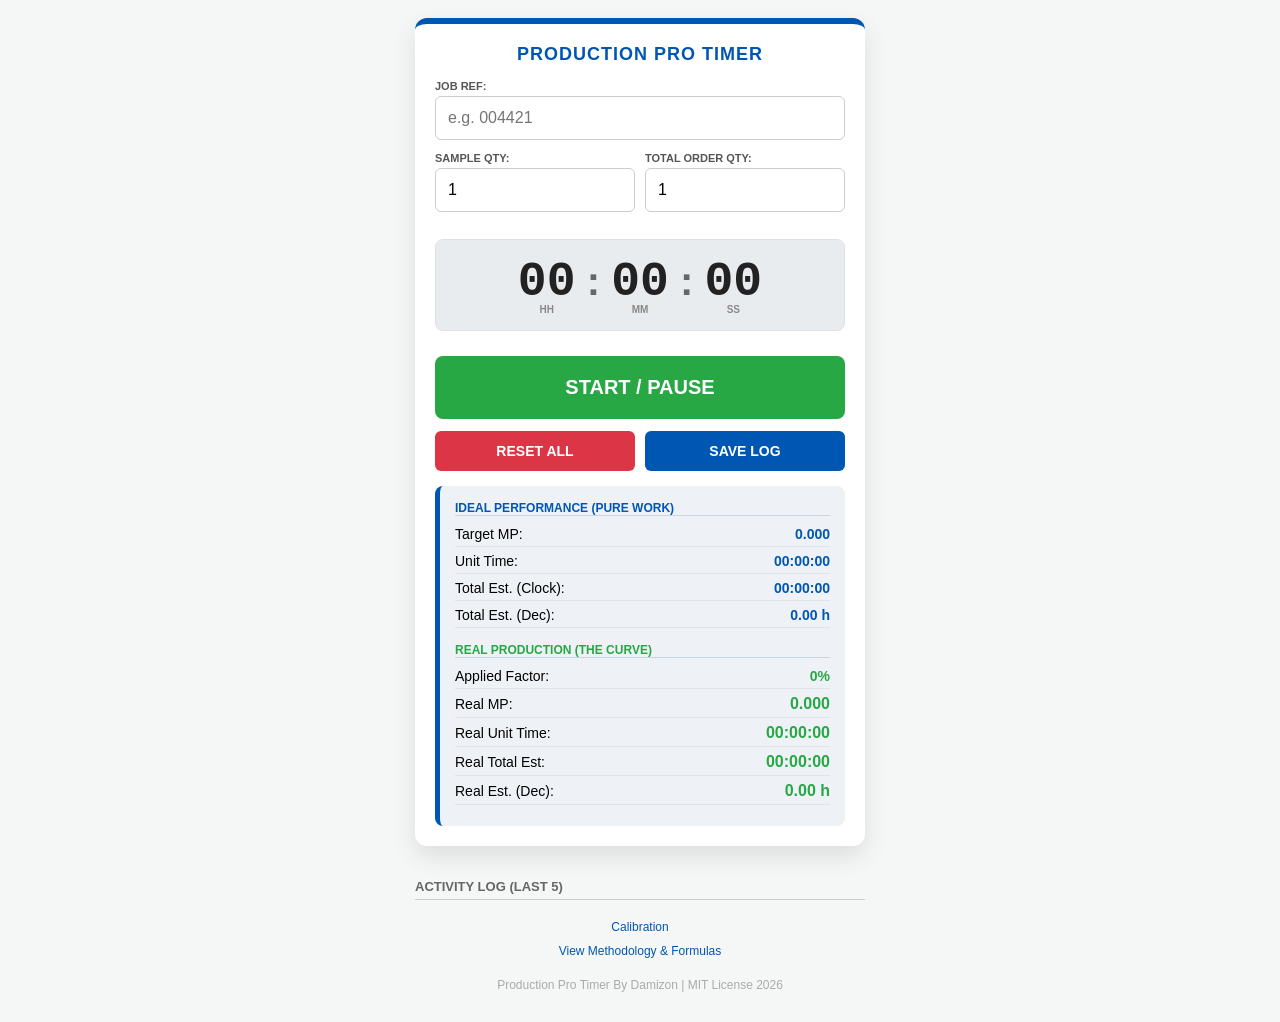
==== index.html @ 0f02b1e6 "Add calibration page and configurable factors" ====
<!DOCTYPE html>
<html lang="en">
<!--
======================================================
Application:  Production Professional Timer
By Damian Michalowski @Damizon
License: MIT 2026
Github: https://github.com/Damizon
======================================================
-->
<head>
    <meta charset="UTF-8">
    <meta name="viewport" content="width=device-width, initial-scale=1.0, maximum-scale=1.0, user-scalable=no">
    <title>Production Pro Timer</title>
    <link rel="apple-touch-icon" href="https://cdn-icons-png.flaticon.com/128/3967/3967518.png">
    <link rel="icon" type="image/png" href="https://cdn-icons-png.flaticon.com/128/3967/3967518.png">
    <link rel="stylesheet" href="css/styles.css">
    <meta name="apple-mobile-web-app-capable" content="yes">
    <meta name="apple-mobile-web-app-status-bar-style" content="black-translucent">
    <meta name="apple-mobile-web-app-title" content="ProdTimer">
    <meta name="mobile-web-app-capable" content="yes">
</head>
<body>

<div class="card">
    <h2>Production Pro Timer</h2>

    <div class="input-group">
        <label for="orderRef">Job Ref:</label>
        <input type="text" id="orderRef" placeholder="e.g. 004421">
    </div>

    <div class="flex-group">
        <div class="input-group">
            <label for="testQty">Sample Qty:</label>
            <input type="number" id="testQty" value="1">
        </div>
        <div class="input-group">
            <label for="totalQty">Total Order Qty:</label>
            <input type="number" id="totalQty" value="1">
        </div>
    </div>

    <div class="timer-panel">
        <div class="timer-unit">
            <input type="number" id="h" class="timer-input" value="00">
            <div class="timer-label">HH</div>
        </div>
        <div class="separator">:</div>
        <div class="timer-unit">
            <input type="number" id="m" class="timer-input" value="00">
            <div class="timer-label">MM</div>
        </div>
        <div class="separator">:</div>
        <div class="timer-unit">
            <input type="number" id="s" class="timer-input" value="00">
            <div class="timer-label">SS</div>
        </div>
    </div>

    <button id="mainBtn" class="main-btn start">START / PAUSE</button>

    <div class="btn-row">
        <button id="resetBtn" class="secondary-btn reset-btn">RESET ALL</button>
        <button id="saveBtn" class="secondary-btn save-btn">SAVE LOG</button>
    </div>

    <div class="results">
        <h4>Ideal Performance (Pure Work)</h4>
        <p>Target MP: <strong id="resMP" class="highlight">0.000</strong></p>
        <p>Unit Time: <strong id="resUnitClockIdeal" class="highlight">00:00:00</strong></p>
        <p>Total Est. (Clock): <strong id="estClockIdeal" class="highlight">00:00:00</strong></p>
        <p>Total Est. (Dec): <strong id="estDec" class="highlight">0.00 h</strong></p>

        <h4 class="real-heading">Real Production (The Curve)</h4>
        <p>Applied Factor: <strong id="factorApplied" class="factor">0%</strong></p>
        <p>Real MP: <strong id="realMP" class="real-prod">0.000</strong></p>
        <p>Real Unit Time: <strong id="realUnitClock" class="real-prod">00:00:00</strong></p>
        <p>Real Total Est: <strong id="realEstClock" class="real-prod">00:00:00</strong></p>
        <p>Real Est. (Dec): <strong id="realEstDec" class="real-prod">0.00 h</strong></p>
    </div>
</div>

<div class="history">
    <h3>Activity Log (Last 5)</h3>
    <div id="logContainer"></div>
</div>

<a href="calibration.html" class="methodology-link">Calibration</a>
<a href="methodology.html" target="_blank" class="methodology-link">View Methodology & Formulas</a>
<p class="footer">Production Pro Timer By Damizon | MIT License 2026</p>

<script src="js/format.js"></script>
<script src="js/calculator.js"></script>
<script src="js/storage-local.js"></script>
<script src="js/timer.js"></script>
<script src="js/app.js"></script>
</body>
</html>
---- css/styles.css ----
body {
    font-family: 'Segoe UI', sans-serif;
    background: #f4f7f6;
    display: flex;
    flex-direction: column;
    align-items: center;
    padding: 10px;
    overscroll-behavior-y: contain;
}

.card {
    background: white;
    padding: 20px;
    border-radius: 12px;
    box-shadow: 0 10px 25px rgba(0, 0, 0, 0.1);
    width: 100%;
    max-width: 450px;
    box-sizing: border-box;
    border-top: 6px solid #0056b3;
}

h2 {
    text-align: center;
    color: #0056b3;
    margin-top: 0;
    font-size: 18px;
    text-transform: uppercase;
    letter-spacing: 1px;
}

.timer-panel {
    background: #e9ecef;
    border-radius: 8px;
    margin: 15px 0;
    padding: 15px 5px;
    border: 1px solid #dee2e6;
    display: flex;
    justify-content: center;
    align-items: baseline;
}

.timer-unit {
    display: flex;
    flex-direction: column;
    align-items: center;
    width: 80px;
}

.timer-input {
    width: 100%;
    background: transparent;
    border: none;
    font-size: 48px;
    font-weight: bold;
    font-family: 'Courier New', monospace;
    color: #222;
    text-align: center;
    outline: none;
    margin: 0;
    padding: 0;
}

.timer-input::-webkit-outer-spin-button,
.timer-input::-webkit-inner-spin-button {
    -webkit-appearance: none;
    margin: 0;
}

.separator {
    font-size: 40px;
    font-weight: bold;
    color: #666;
    line-height: 1;
    margin-top: -10px;
}

.timer-label {
    font-size: 10px;
    color: #888;
    text-transform: uppercase;
    font-weight: bold;
    margin-top: -5px;
}

.input-group {
    margin-bottom: 12px;
}

.flex-group {
    display: flex;
    gap: 10px;
}

.flex-group .input-group {
    flex: 1;
}

label {
    display: block;
    font-size: 11px;
    font-weight: bold;
    color: #555;
    margin-bottom: 4px;
    text-transform: uppercase;
}

input:not(.timer-input) {
    width: 100%;
    padding: 12px;
    border: 1px solid #ccc;
    border-radius: 6px;
    box-sizing: border-box;
    font-size: 16px;
    outline: none;
}

.main-btn {
    width: 100%;
    padding: 20px;
    border: none;
    border-radius: 8px;
    font-size: 20px;
    font-weight: bold;
    cursor: pointer;
    color: white;
    margin-top: 10px;
}

.start {
    background: #28a745;
}

.pause {
    background: #f39c12;
}

.btn-row {
    display: flex;
    gap: 10px;
    margin-top: 12px;
}

.secondary-btn {
    flex: 1;
    padding: 12px;
    border-radius: 6px;
    border: none;
    cursor: pointer;
    font-weight: bold;
    font-size: 14px;
}

.reset-btn {
    background: #dc3545;
    color: white;
}

.save-btn {
    background: #0056b3;
    color: white;
}

.secondary-btn:not(.reset-btn):not(.save-btn) {
    background: #6c757d;
    color: white;
}

.results {
    background: #eef2f7;
    padding: 15px;
    border-radius: 8px;
    margin-top: 15px;
    border-left: 5px solid #0056b3;
}

.results h4 {
    margin: 0 0 10px 0;
    font-size: 12px;
    color: #0056b3;
    text-transform: uppercase;
    border-bottom: 1px solid #cbd5e0;
}

.results .real-heading {
    margin-top: 15px;
    color: #28a745;
}

.results p {
    margin: 6px 0;
    font-size: 14px;
    display: flex;
    justify-content: space-between;
    align-items: center;
    border-bottom: 1px solid #dce4ed;
    padding-bottom: 4px;
}

.results .highlight {
    color: #0056b3;
    font-weight: bold;
}

.results .real-prod,
.results .factor {
    color: #28a745;
    font-weight: bold;
}

.results .real-prod {
    font-size: 16px;
}

.history {
    width: 100%;
    max-width: 450px;
    margin-top: 20px;
}

.history h3 {
    font-size: 13px;
    color: #666;
    text-transform: uppercase;
    border-bottom: 1px solid #ccc;
    padding-bottom: 5px;
    margin-bottom: 10px;
}

.log-entry {
    background: white;
    padding: 12px;
    border-radius: 8px;
    margin-bottom: 8px;
    font-size: 14px;
    box-shadow: 0 2px 4px rgba(0, 0, 0, 0.05);
    display: flex;
    justify-content: space-between;
    border-left: 4px solid #28a745;
}

.log-meta {
    text-align: right;
}

.log-mp {
    color: #28a745;
    font-weight: bold;
}

.log-time {
    color: #999;
    font-size: 10px;
}

.methodology-link {
    display: block;
    text-align: center;
    margin-top: 10px;
    font-size: 12px;
    color: #0056b3;
    text-decoration: none;
}

.footer {
    text-align: center;
    color: #aaa;
    font-size: 12px;
    margin-top: 20px;
}

.calibration-card {
    max-width: 560px;
}

.calibration-section {
    margin-top: 18px;
}

.calibration-section h3 {
    font-size: 13px;
    color: #666;
    text-transform: uppercase;
    border-bottom: 1px solid #ccc;
    padding-bottom: 5px;
    margin-bottom: 12px;
}

.compact-results {
    margin-top: 10px;
}

.slider-group {
    margin-bottom: 16px;
}

.slider-header {
    display: flex;
    justify-content: space-between;
    align-items: center;
    gap: 10px;
    margin-bottom: 6px;
}

.slider-header label {
    margin-bottom: 0;
}

.slider-header strong {
    color: #0056b3;
    font-size: 13px;
}

input[type="range"] {
    width: 100%;
    accent-color: #0056b3;
}

.advanced-settings {
    margin-top: 6px;
}

.advanced-settings summary {
    cursor: pointer;
    color: #0056b3;
    font-size: 12px;
    font-weight: bold;
    text-transform: uppercase;
    margin-bottom: 12px;
}
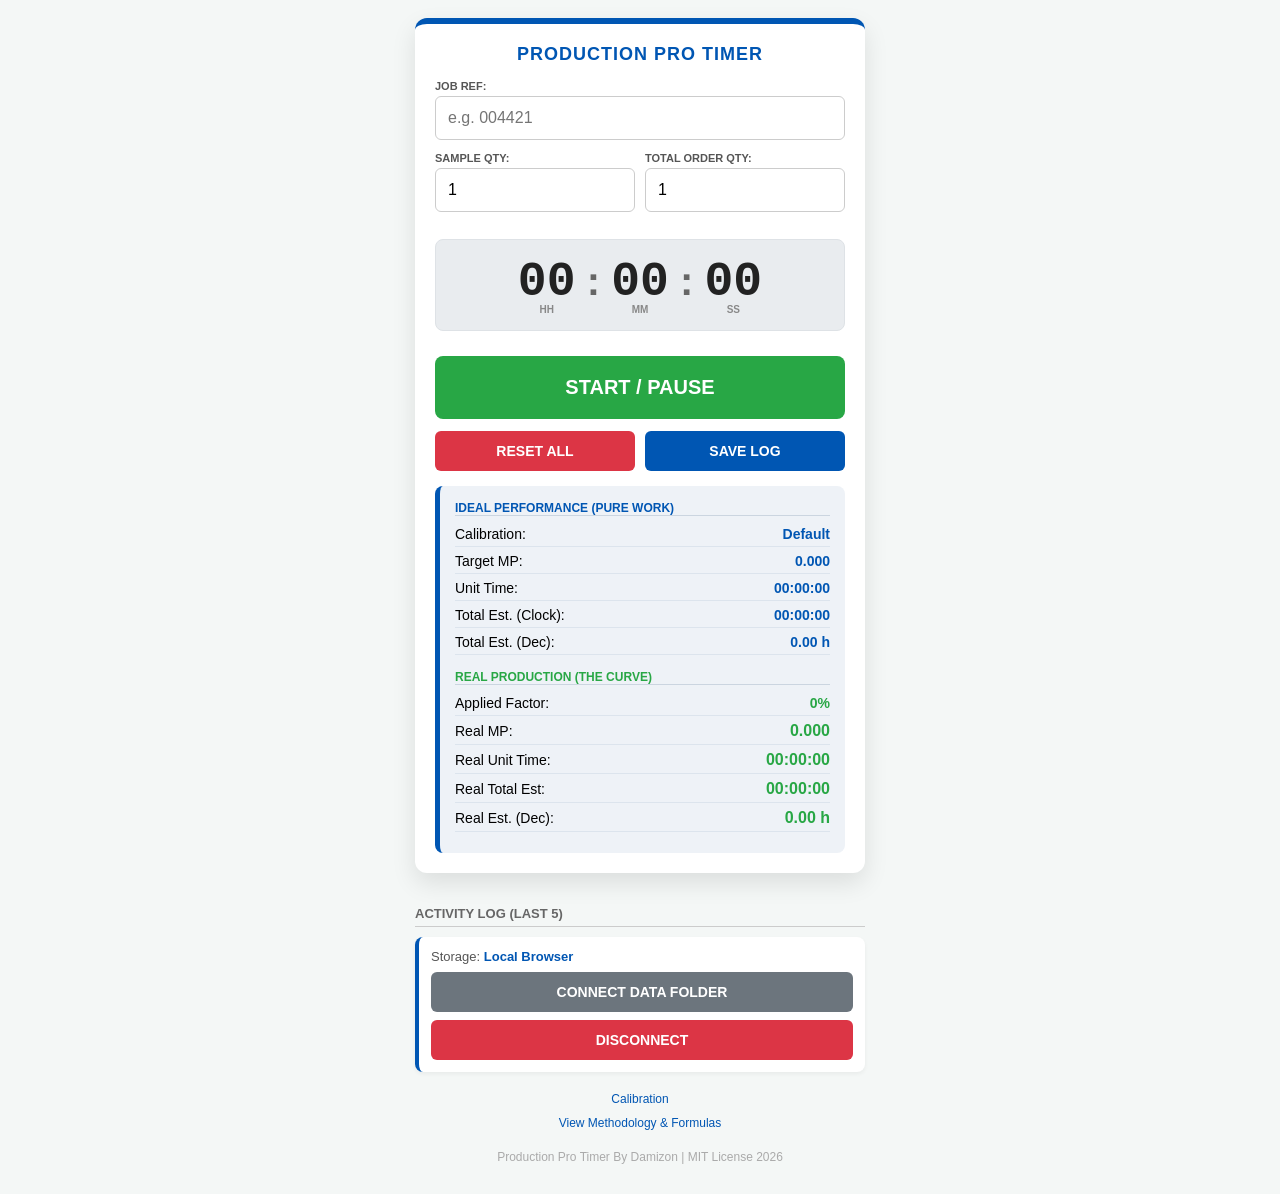
==== commit 328be0c1: "Add shared data folder storage" ====
--- a/index.html
+++ b/index.html
@@ -67,6 +67,7 @@
 
     <div class="results">
         <h4>Ideal Performance (Pure Work)</h4>
+        <p>Calibration: <strong id="activeCalibration" class="highlight">Default</strong></p>
         <p>Target MP: <strong id="resMP" class="highlight">0.000</strong></p>
         <p>Unit Time: <strong id="resUnitClockIdeal" class="highlight">00:00:00</strong></p>
         <p>Total Est. (Clock): <strong id="estClockIdeal" class="highlight">00:00:00</strong></p>
@@ -83,6 +84,11 @@
 
 <div class="history">
     <h3>Activity Log (Last 5)</h3>
+    <div class="storage-panel">
+        <span>Storage: <strong id="storageStatus">Local Browser</strong></span>
+        <button id="connectStorageBtn" class="secondary-btn">CONNECT DATA FOLDER</button>
+        <button id="disconnectStorageBtn" class="secondary-btn reset-btn">DISCONNECT</button>
+    </div>
     <div id="logContainer"></div>
 </div>
 
@@ -93,6 +99,8 @@
 <script src="js/format.js"></script>
 <script src="js/calculator.js"></script>
 <script src="js/storage-local.js"></script>
+<script src="js/storage-file.js"></script>
+<script src="js/storage-manager.js"></script>
 <script src="js/timer.js"></script>
 <script src="js/app.js"></script>
 </body>
--- a/css/styles.css
+++ b/css/styles.css
@@ -104,7 +104,8 @@
     text-transform: uppercase;
 }
 
-input:not(.timer-input) {
+input:not(.timer-input),
+select {
     width: 100%;
     padding: 12px;
     border: 1px solid #ccc;
@@ -112,6 +113,7 @@
     box-sizing: border-box;
     font-size: 16px;
     outline: none;
+    background: white;
 }
 
 .main-btn {
@@ -150,6 +152,11 @@
     font-size: 14px;
 }
 
+.secondary-btn:disabled {
+    cursor: not-allowed;
+    opacity: 0.45;
+}
+
 .reset-btn {
     background: #dc3545;
     color: white;
@@ -250,6 +257,35 @@
 .log-time {
     color: #999;
     font-size: 10px;
+}
+
+.storage-panel {
+    background: white;
+    border-left: 4px solid #0056b3;
+    border-radius: 8px;
+    box-shadow: 0 2px 4px rgba(0, 0, 0, 0.05);
+    box-sizing: border-box;
+    display: grid;
+    gap: 8px;
+    margin-bottom: 10px;
+    padding: 12px;
+}
+
+.storage-panel span {
+    color: #555;
+    font-size: 13px;
+}
+
+.storage-panel strong {
+    color: #0056b3;
+}
+
+.storage-panel .secondary-btn {
+    width: 100%;
+}
+
+.calibration-storage-panel {
+    margin-bottom: 18px;
 }
 
 .methodology-link {
@@ -276,6 +312,14 @@
     margin-top: 18px;
 }
 
+.preset-section {
+    margin-top: 0;
+}
+
+.preset-actions {
+    margin-top: 8px;
+}
+
 .calibration-section h3 {
     font-size: 13px;
     color: #666;
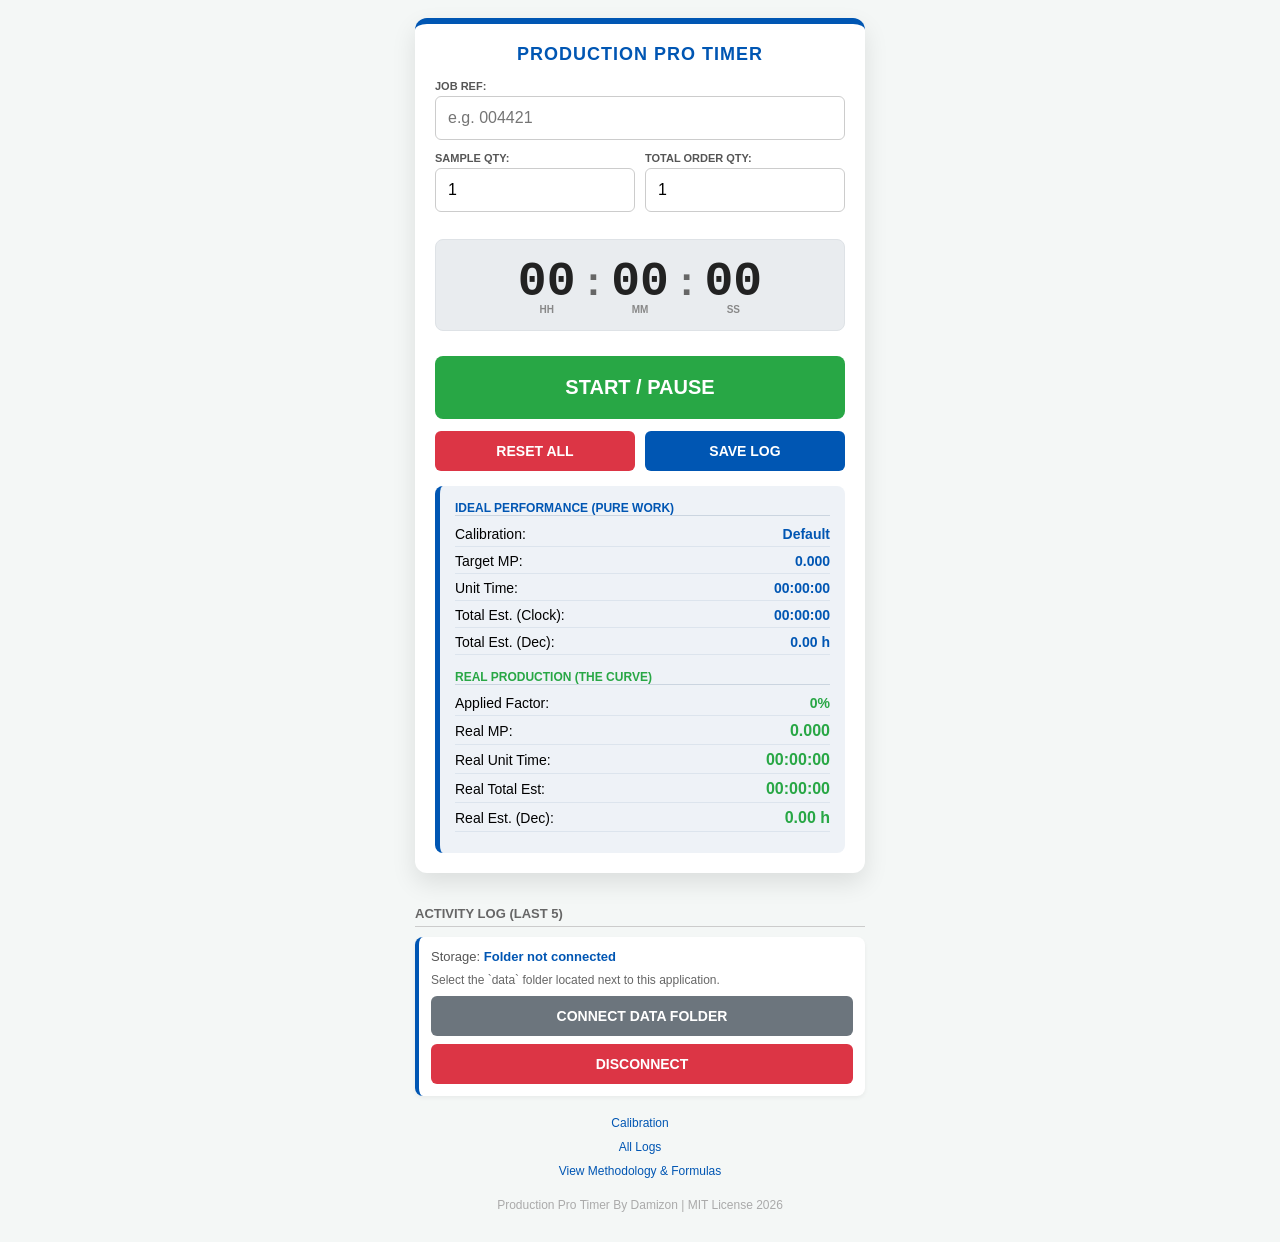
==== commit 9411ffc1: "Require shared data folder storage" ====
--- a/index.html
+++ b/index.html
@@ -85,7 +85,8 @@
 <div class="history">
     <h3>Activity Log (Last 5)</h3>
     <div class="storage-panel">
-        <span>Storage: <strong id="storageStatus">Local Browser</strong></span>
+        <span>Storage: <strong id="storageStatus">Folder not connected</strong></span>
+        <small>Select the `data` folder located next to this application.</small>
         <button id="connectStorageBtn" class="secondary-btn">CONNECT DATA FOLDER</button>
         <button id="disconnectStorageBtn" class="secondary-btn reset-btn">DISCONNECT</button>
     </div>
@@ -93,6 +94,7 @@
 </div>
 
 <a href="calibration.html" class="methodology-link">Calibration</a>
+<a href="logs.html" class="methodology-link">All Logs</a>
 <a href="methodology.html" target="_blank" class="methodology-link">View Methodology & Formulas</a>
 <p class="footer">Production Pro Timer By Damizon | MIT License 2026</p>
 
--- a/css/styles.css
+++ b/css/styles.css
@@ -276,6 +276,12 @@
     font-size: 13px;
 }
 
+.storage-panel small {
+    color: #666;
+    font-size: 12px;
+    line-height: 1.35;
+}
+
 .storage-panel strong {
     color: #0056b3;
 }
@@ -308,6 +314,10 @@
     max-width: 560px;
 }
 
+.log-page-card {
+    max-width: 980px;
+}
+
 .calibration-section {
     margin-top: 18px;
 }
@@ -371,3 +381,28 @@
     text-transform: uppercase;
     margin-bottom: 12px;
 }
+
+.log-table-wrap {
+    margin-top: 15px;
+    overflow-x: auto;
+}
+
+.log-table {
+    border-collapse: collapse;
+    width: 100%;
+    font-size: 13px;
+}
+
+.log-table th,
+.log-table td {
+    border-bottom: 1px solid #dce4ed;
+    padding: 10px 8px;
+    text-align: left;
+    white-space: nowrap;
+}
+
+.log-table th {
+    color: #0056b3;
+    font-size: 11px;
+    text-transform: uppercase;
+}
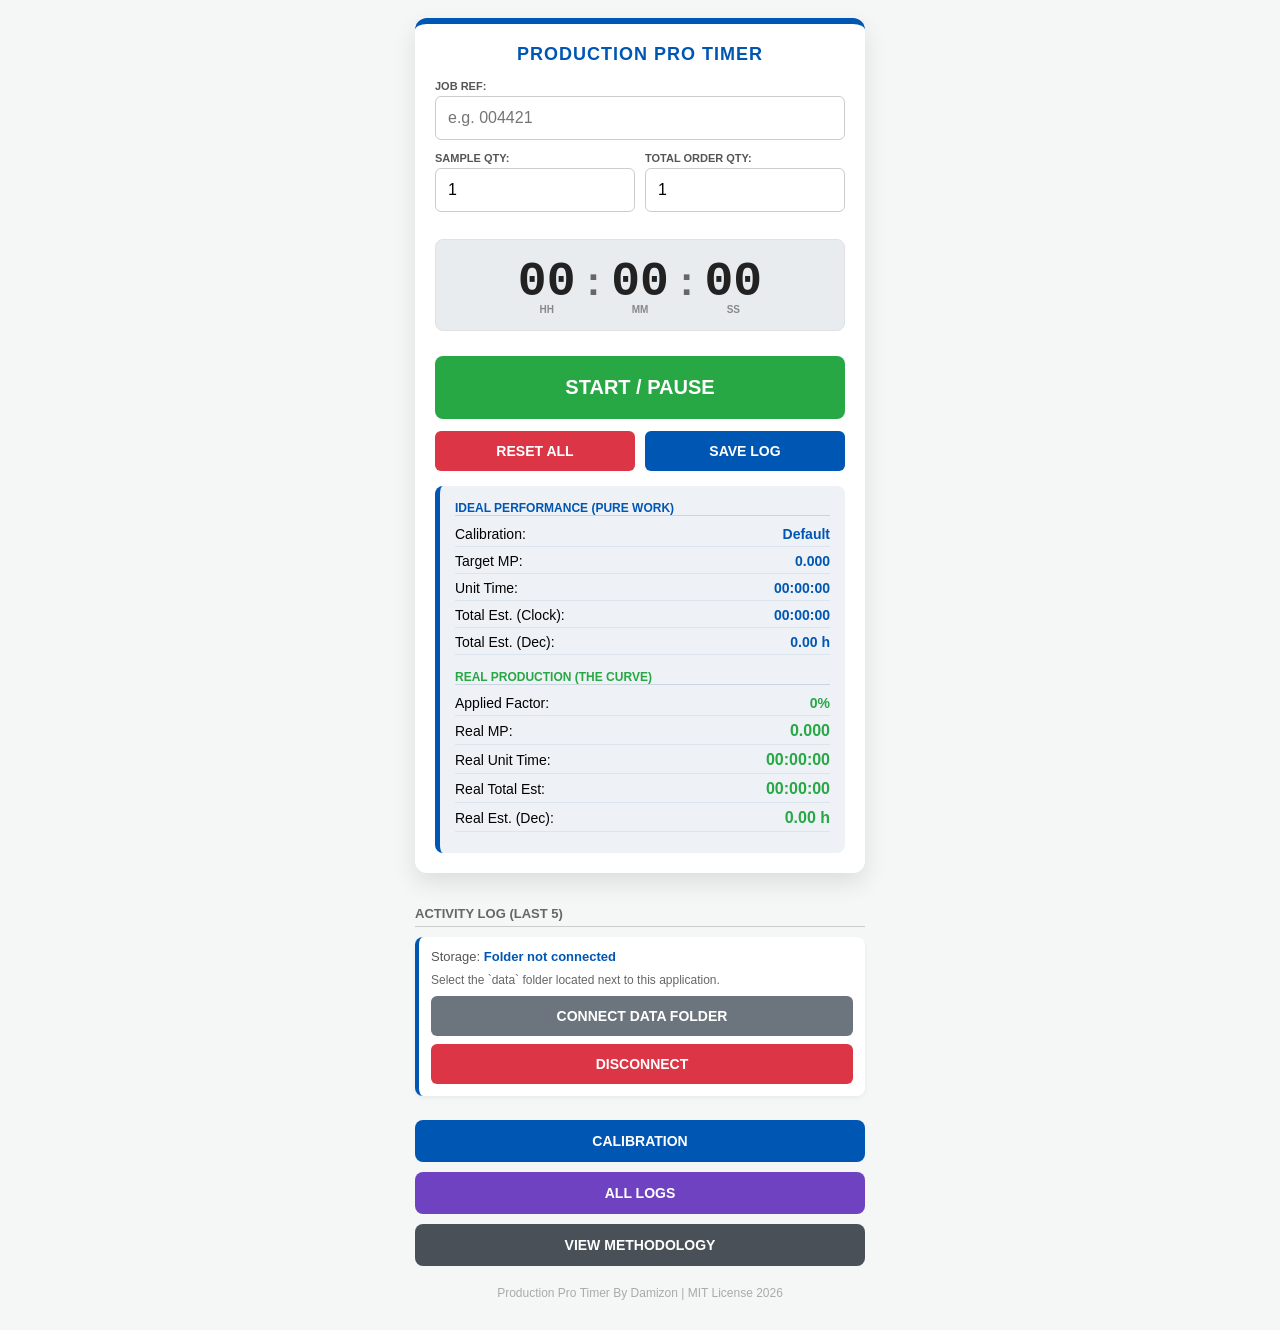
==== commit 0cb1965d: "Style footer navigation as action buttons" ====
--- a/index.html
+++ b/index.html
@@ -93,9 +93,11 @@
     <div id="logContainer"></div>
 </div>
 
-<a href="calibration.html" class="methodology-link">Calibration</a>
-<a href="logs.html" class="methodology-link">All Logs</a>
-<a href="methodology.html" target="_blank" class="methodology-link">View Methodology & Formulas</a>
+<nav class="footer-actions" aria-label="Application navigation">
+    <a href="calibration.html" class="footer-action footer-action-calibration">Calibration</a>
+    <a href="logs.html" class="footer-action footer-action-logs">All Logs</a>
+    <a href="methodology.html" target="_blank" class="footer-action footer-action-methodology">View Methodology</a>
+</nav>
 <p class="footer">Production Pro Timer By Damizon | MIT License 2026</p>
 
 <script src="js/format.js"></script>
--- a/css/styles.css
+++ b/css/styles.css
@@ -303,6 +303,48 @@
     text-decoration: none;
 }
 
+.footer-actions {
+    display: grid;
+    gap: 10px;
+    margin-top: 14px;
+    width: 100%;
+    max-width: 450px;
+}
+
+.footer-action {
+    border-radius: 8px;
+    box-sizing: border-box;
+    color: white;
+    display: block;
+    font-size: 14px;
+    font-weight: bold;
+    padding: 13px 14px;
+    text-align: center;
+    text-decoration: none;
+    text-transform: uppercase;
+}
+
+.footer-action-timer {
+    background: #28a745;
+}
+
+.footer-action-calibration {
+    background: #0056b3;
+}
+
+.footer-action-logs {
+    background: #6f42c1;
+}
+
+.footer-action-methodology {
+    background: #495057;
+}
+
+.footer-action:focus,
+.footer-action:hover {
+    filter: brightness(0.92);
+}
+
 .footer {
     text-align: center;
     color: #aaa;
